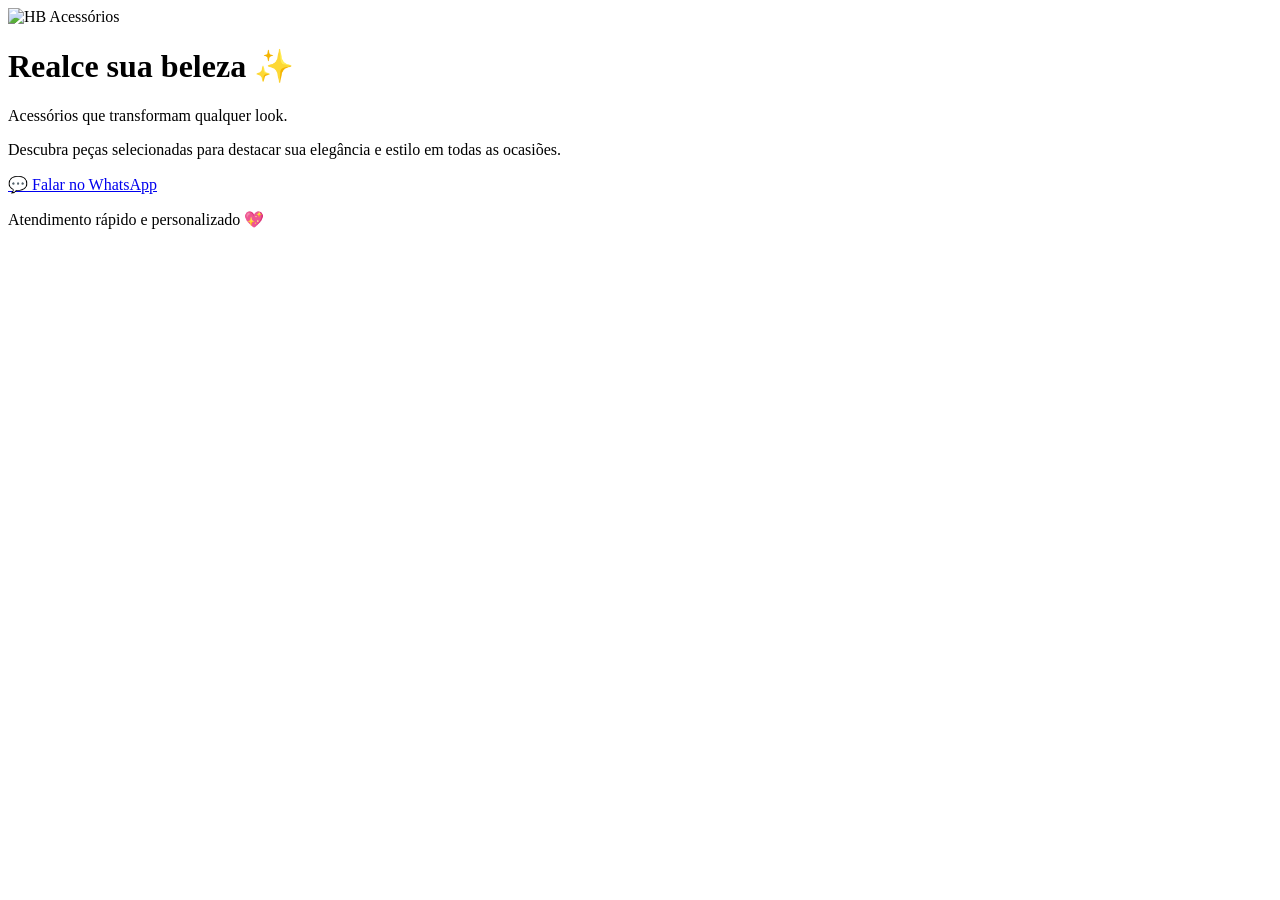
==== index.html @ 6a0c7e1c ""movendo o html"" ====
<!DOCTYPE html>
<html lang="pt-BR">

<head>
    <meta charset="UTF-8">
    <meta name="viewport" content="width=device-width, initial-scale=1.0">
    <title>HB Acessórios</title>
    <link rel="stylesheet" href="css/style.css">
</head>

<body>

    <main class="container">

        <img src="imagens/logo.png" alt="HB Acessórios" class="logo">

        <h1>Realce sua beleza ✨</h1>

        <p class="frase">
            Acessórios que transformam qualquer look.
        </p>

        <p class="descricao">
            Descubra peças selecionadas para destacar sua elegância e estilo em todas as ocasiões.
        </p>

        <a
            href="https://wa.me/5511963670278?text=Olá,%20gostaria%20de%20conhecer%20as%20bijuterias."
            target="_blank"
            rel="noopener noreferrer"
            class="btn-whatsapp">

            <span class="icone">💬</span>
            Falar no WhatsApp

        </a>

        <p class="rodape">
            Atendimento rápido e personalizado 💖
        </p>

    </main>

</body>

</html>
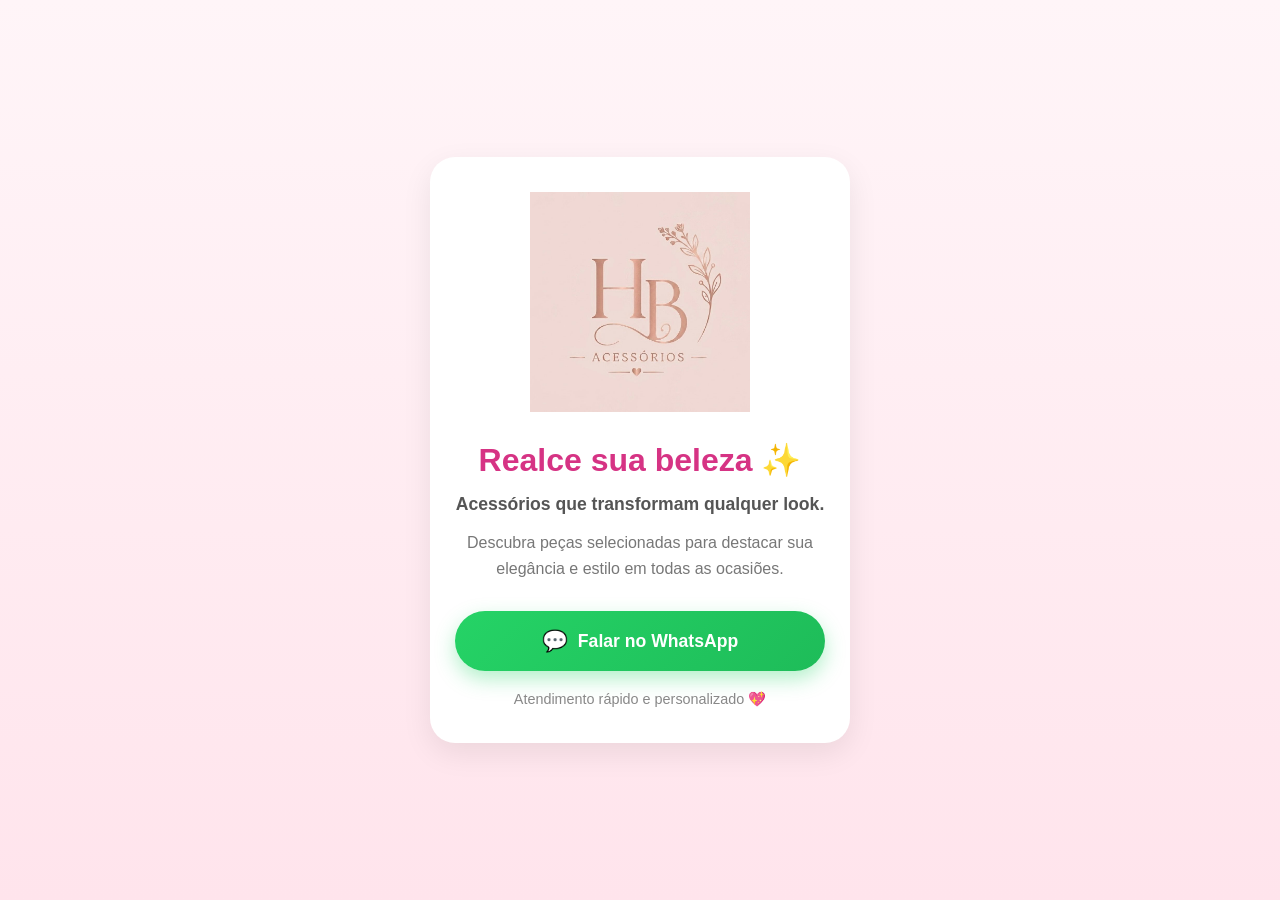
==== commit 301fd75f: ""organizando meus arquivos"" ====
--- a/index.html
+++ b/index.html
@@ -5,7 +5,7 @@
     <meta charset="UTF-8">
     <meta name="viewport" content="width=device-width, initial-scale=1.0">
     <title>HB Acessórios</title>
-    <link rel="stylesheet" href="css/style.css">
+    <link rel="stylesheet" href="style.css">
 </head>
 
 <body>
--- a/style.css
+++ b/style.css
@@ -0,0 +1,138 @@
+/* Reset */
+* {
+    margin: 0;
+    padding: 0;
+    box-sizing: border-box;
+}
+
+/* Corpo */
+body {
+    min-height: 100vh;
+
+    display: flex;
+    justify-content: center;
+    align-items: center;
+
+    padding: 20px;
+
+    background: linear-gradient(
+        180deg,
+        #fff5f8 0%,
+        #ffe4ec 100%
+    );
+
+    font-family: Arial, sans-serif;
+}
+
+/* Container */
+.container {
+    width: 100%;
+    max-width: 420px;
+
+    text-align: center;
+
+    background: white;
+
+    padding: 35px 25px;
+
+    border-radius: 25px;
+
+    box-shadow:
+        0 10px 30px rgba(0, 0, 0, 0.08);
+}
+
+/* Logo */
+.logo {
+    width: 220px;
+    max-width: 90%;
+
+    margin-bottom: 25px;
+}
+
+/* Título */
+h1 {
+    font-size: 2rem;
+    color: #d63384;
+
+    margin-bottom: 15px;
+}
+
+/* Frase principal */
+.frase {
+    font-size: 1.1rem;
+    font-weight: bold;
+
+    color: #555;
+
+    margin-bottom: 15px;
+}
+
+/* Descrição */
+.descricao {
+    color: #777;
+
+    line-height: 1.6;
+
+    margin-bottom: 30px;
+}
+
+/* Botão WhatsApp */
+.btn-whatsapp {
+    display: flex;
+    align-items: center;
+    justify-content: center;
+    gap: 10px;
+
+    width: 100%;
+
+    background: linear-gradient(
+        135deg,
+        #25D366,
+        #1ebc59
+    );
+
+    color: white;
+
+    text-decoration: none;
+    font-size: 1.1rem;
+    font-weight: bold;
+
+    padding: 18px;
+
+    border-radius: 50px;
+
+    box-shadow:
+        0 8px 20px rgba(37, 211, 102, 0.35);
+
+    transition: 0.3s ease;
+}
+
+/* Hover */
+.btn-whatsapp:hover {
+    transform: translateY(-3px);
+}
+
+/* Ícone */
+.icone {
+    font-size: 1.3rem;
+}
+
+/* Rodapé */
+.rodape {
+    margin-top: 20px;
+
+    font-size: 0.9rem;
+
+    color: #888;
+}
+
+/* Telas pequenas */
+@media (max-width: 480px) {
+    h1 {
+        font-size: 1.7rem;
+    }
+
+    .logo {
+        width: 180px;
+    }
+}
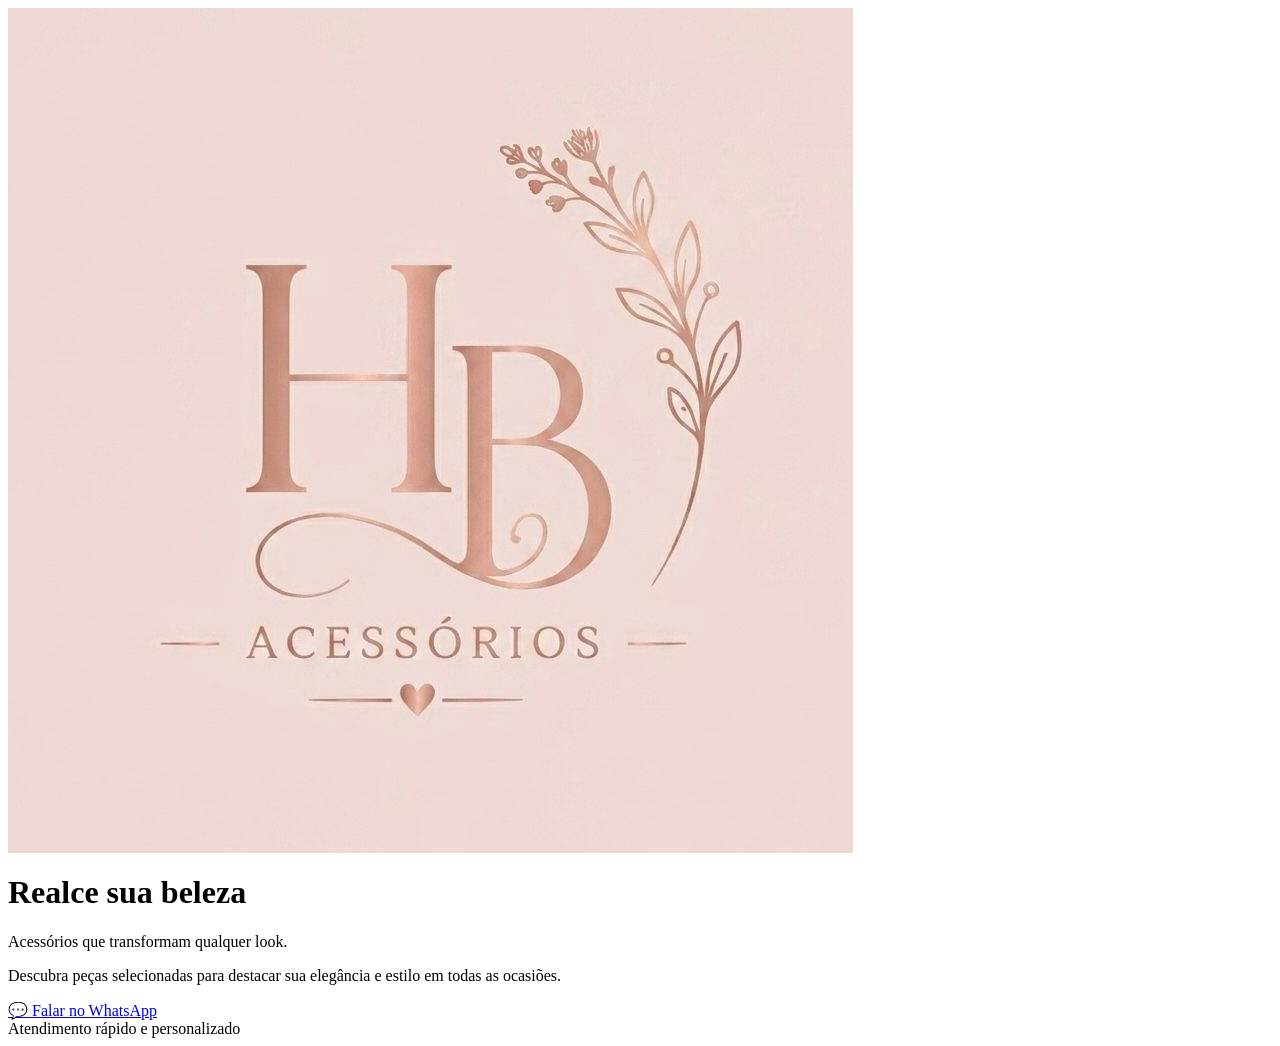
==== commit a1896344: "feat: melhora visual da página" ====
--- a/index.html
+++ b/index.html
@@ -1,46 +1,44 @@
-<!DOCTYPE html>
-<html lang="pt-BR">
-
-<head>
-    <meta charset="UTF-8">
-    <meta name="viewport" content="width=device-width, initial-scale=1.0">
-    <title>HB Acessórios</title>
-    <link rel="stylesheet" href="style.css">
-</head>
-
 <body>
 
     <main class="container">
 
-        <img src="imagens/logo.png" alt="HB Acessórios" class="logo">
+        <header class="cabecalho">
+            <img 
+                src="imagens/logo.png" 
+                alt="HB Acessórios" 
+                class="logo"
+            >
 
-        <h1>Realce sua beleza ✨</h1>
+            <h1>Realce sua beleza</h1>
 
-        <p class="frase">
-            Acessórios que transformam qualquer look.
-        </p>
+            <p class="frase">
+                Acessórios que transformam qualquer look.
+            </p>
+        </header>
 
-        <p class="descricao">
-            Descubra peças selecionadas para destacar sua elegância e estilo em todas as ocasiões.
-        </p>
+        <section class="apresentacao">
 
-        <a
-            href="https://wa.me/5511963670278?text=Olá,%20gostaria%20de%20conhecer%20as%20bijuterias."
-            target="_blank"
-            rel="noopener noreferrer"
-            class="btn-whatsapp">
+            <p>
+                Descubra peças selecionadas para destacar
+                sua elegância e estilo em todas as ocasiões.
+            </p>
 
-            <span class="icone">💬</span>
-            Falar no WhatsApp
+            <a
+                href="https://wa.me/5511963670278?text=Olá,%20gostaria%20de%20conhecer%20as%20bijuterias."
+                target="_blank"
+                rel="noopener noreferrer"
+                class="btn-whatsapp"
+            >
+                <span>💬</span>
+                Falar no WhatsApp
+            </a>
 
-        </a>
+        </section>
 
-        <p class="rodape">
-            Atendimento rápido e personalizado 💖
-        </p>
+        <footer>
+            Atendimento rápido e personalizado
+        </footer>
 
     </main>
 
-</body>
-
-</html>+</body>
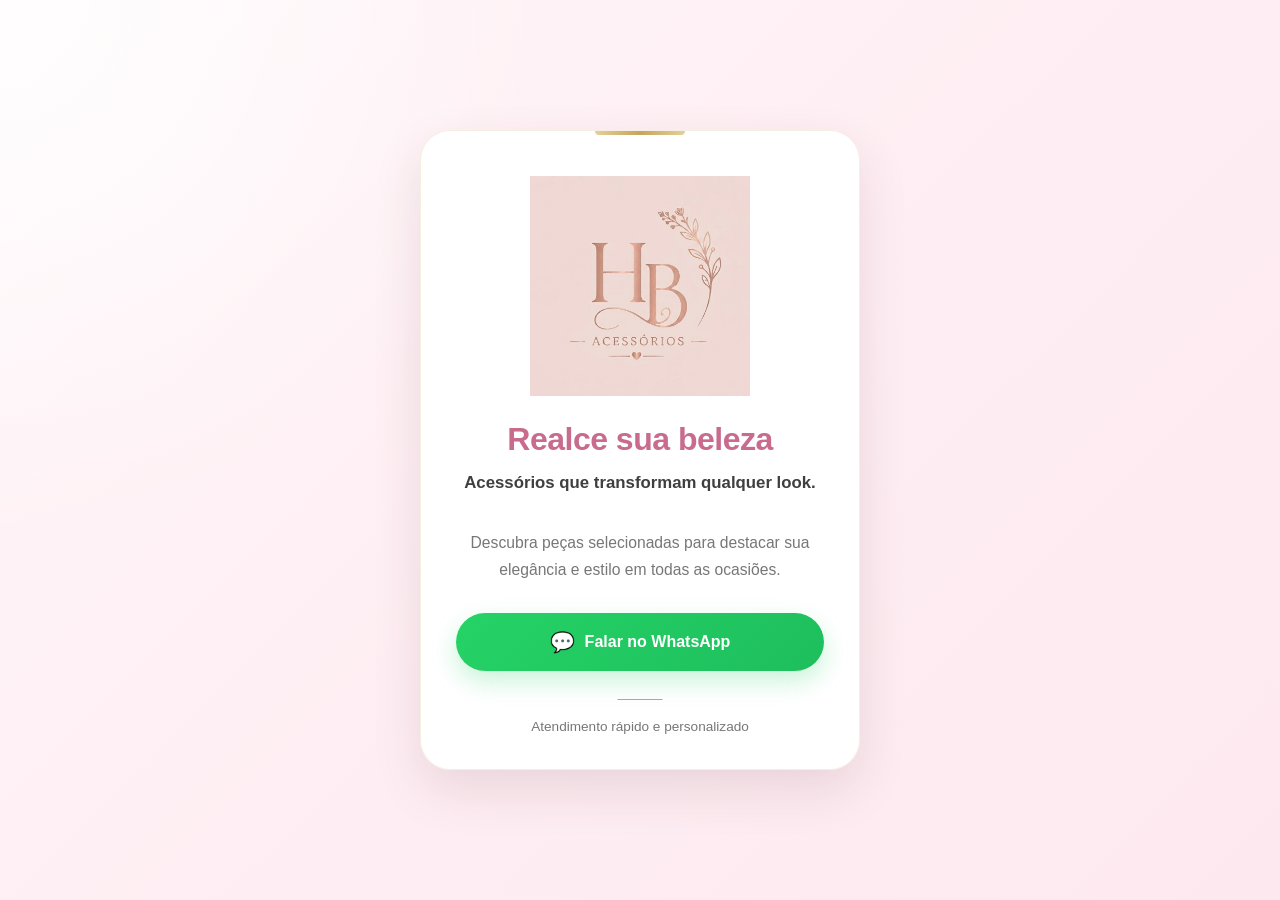
==== commit 6283aeb4: "feat: arrumando erros do codigo" ====
--- a/index.html
+++ b/index.html
@@ -1,11 +1,24 @@
+<!DOCTYPE html>
+<html lang="pt-BR">
+
+<head>
+    <meta charset="UTF-8">
+    <meta name="viewport" content="width=device-width, initial-scale=1.0">
+
+    <title>HB Acessórios</title>
+
+    <link rel="stylesheet" href="style.css">
+</head>
+
 <body>
 
     <main class="container">
 
         <header class="cabecalho">
-            <img 
-                src="imagens/logo.png" 
-                alt="HB Acessórios" 
+
+            <img
+                src="imagens/logo.png"
+                alt="HB Acessórios"
                 class="logo"
             >
 
@@ -14,6 +27,7 @@
             <p class="frase">
                 Acessórios que transformam qualquer look.
             </p>
+
         </header>
 
         <section class="apresentacao">
@@ -41,4 +55,6 @@
 
     </main>
 
-</body>+</body>
+
+</html>
--- a/style.css
+++ b/style.css
@@ -0,0 +1,378 @@
+/* =========================
+   VARIÁVEIS
+========================= */
+
+
+:root {
+    --rosa-principal: #c86b8c;
+    --rosa-escuro: #a94f70;
+    --rosa-claro: #fff5f8;
+    --rosa-fundo: #fde8ef;
+
+    --dourado: #c9a45c;
+    --dourado-claro: #e4cf9b;
+
+    --texto-principal: #3f3f3f;
+    --texto-secundario: #777;
+
+    --branco: #ffffff;
+
+    --sombra: 0 20px 50px rgba(90, 40, 60, 0.12);
+}
+
+
+/* =========================
+   RESET
+========================= */
+
+* {
+    margin: 0;
+    padding: 0;
+    box-sizing: border-box;
+}
+
+
+/* =========================
+   BODY
+========================= */
+
+body {
+    min-height: 100vh;
+
+    display: flex;
+    justify-content: center;
+    align-items: center;
+
+    padding: 30px 20px;
+
+    background:
+        radial-gradient(
+            circle at top left,
+            rgba(255, 255, 255, 0.9),
+            transparent 35%
+        ),
+        linear-gradient(
+            135deg,
+            var(--rosa-claro),
+            var(--rosa-fundo)
+        );
+
+    font-family: Arial, sans-serif;
+
+    color: var(--texto-principal);
+}
+
+
+/* =========================
+   CONTAINER
+========================= */
+
+.container {
+    width: 100%;
+    max-width: 440px;
+
+    padding: 45px 35px 35px;
+
+    text-align: center;
+
+    background: rgba(255, 255, 255, 0.96);
+
+    border: 1px solid rgba(201, 164, 92, 0.18);
+
+    border-radius: 30px;
+
+    box-shadow: var(--sombra);
+
+    position: relative;
+
+    overflow: hidden;
+}
+
+
+/* Detalhe dourado no topo */
+
+.container::before {
+    content: "";
+
+    position: absolute;
+
+    top: 0;
+    left: 50%;
+
+    transform: translateX(-50%);
+
+    width: 90px;
+    height: 4px;
+
+    background: linear-gradient(
+        90deg,
+        var(--dourado-claro),
+        var(--dourado),
+        var(--dourado-claro)
+    );
+
+    border-radius: 0 0 10px 10px;
+}
+
+
+/* =========================
+   CABEÇALHO
+========================= */
+
+.cabecalho {
+    margin-bottom: 30px;
+}
+
+
+/* =========================
+   LOGO
+========================= */
+
+.logo {
+    width: 220px;
+    max-width: 90%;
+
+    display: block;
+
+    margin: 0 auto 25px;
+
+    transition: transform 0.3s ease;
+}
+
+.logo:hover {
+    transform: scale(1.03);
+}
+
+
+/* =========================
+   TÍTULO
+========================= */
+
+h1 {
+    margin-bottom: 12px;
+
+    font-size: 2rem;
+
+    font-weight: 600;
+
+    letter-spacing: -0.5px;
+
+    color: var(--rosa-principal);
+}
+
+
+/* =========================
+   FRASE
+========================= */
+
+.frase {
+    font-size: 1.05rem;
+
+    font-weight: 600;
+
+    line-height: 1.5;
+
+    color: var(--texto-principal);
+}
+
+
+/* =========================
+   APRESENTAÇÃO
+========================= */
+
+.apresentacao {
+    padding-top: 5px;
+}
+
+
+/* =========================
+   DESCRIÇÃO
+========================= */
+
+.apresentacao p {
+    max-width: 350px;
+
+    margin: 0 auto 30px;
+
+    font-size: 0.98rem;
+
+    line-height: 1.7;
+
+    color: var(--texto-secundario);
+}
+
+
+/* =========================
+   BOTÃO WHATSAPP
+========================= */
+
+.btn-whatsapp {
+    width: 100%;
+
+    display: flex;
+
+    align-items: center;
+    justify-content: center;
+
+    gap: 10px;
+
+    padding: 17px 22px;
+
+    border-radius: 50px;
+
+    background: linear-gradient(
+        135deg,
+        #25d366,
+        #1ebe5d
+    );
+
+    color: var(--branco);
+
+    text-decoration: none;
+
+    font-size: 1rem;
+
+    font-weight: 600;
+
+    box-shadow:
+        0 10px 25px rgba(37, 211, 102, 0.25);
+
+    transition:
+        transform 0.25s ease,
+        box-shadow 0.25s ease;
+}
+
+
+/* Hover */
+
+.btn-whatsapp:hover {
+    transform: translateY(-3px);
+
+    box-shadow:
+        0 14px 30px rgba(37, 211, 102, 0.32);
+
+    color: var(--branco);
+}
+
+
+/* Clique */
+
+.btn-whatsapp:active {
+    transform: translateY(-1px);
+}
+
+
+/* Ícone */
+
+.btn-whatsapp span {
+    font-size: 1.25rem;
+}
+
+
+/* =========================
+   RODAPÉ
+========================= */
+
+footer {
+    position: relative;
+
+    margin-top: 28px;
+
+    padding-top: 20px;
+
+    color: var(--texto-secundario);
+
+    font-size: 0.85rem;
+}
+
+
+/* Linha decorativa */
+
+footer::before {
+    content: "";
+
+    position: absolute;
+
+    top: 0;
+    left: 50%;
+
+    transform: translateX(-50%);
+
+    width: 45px;
+    height: 1px;
+
+    background: var(--dourado);
+}
+
+
+/* =========================
+   ACESSIBILIDADE
+========================= */
+
+.btn-whatsapp:focus-visible {
+    outline: 3px solid var(--dourado-claro);
+
+    outline-offset: 4px;
+}
+
+
+/* =========================
+   RESPONSIVIDADE
+========================= */
+
+@media (max-width: 480px) {
+
+    body {
+        padding: 20px 15px;
+    }
+
+    .container {
+        padding: 38px 24px 30px;
+
+        border-radius: 24px;
+    }
+
+    .logo {
+        width: 185px;
+
+        margin-bottom: 20px;
+    }
+
+    h1 {
+        font-size: 1.7rem;
+    }
+
+    .frase {
+        font-size: 1rem;
+    }
+
+    .apresentacao p {
+        font-size: 0.94rem;
+    }
+
+    .btn-whatsapp {
+        padding: 16px;
+
+        font-size: 0.95rem;
+    }
+}
+
+
+/* =========================
+   TELAS MUITO PEQUENAS
+========================= */
+
+@media (max-width: 350px) {
+
+    .container {
+        padding: 32px 18px 25px;
+    }
+
+    .logo {
+        width: 165px;
+    }
+
+    h1 {
+        font-size: 1.5rem;
+    }
+}
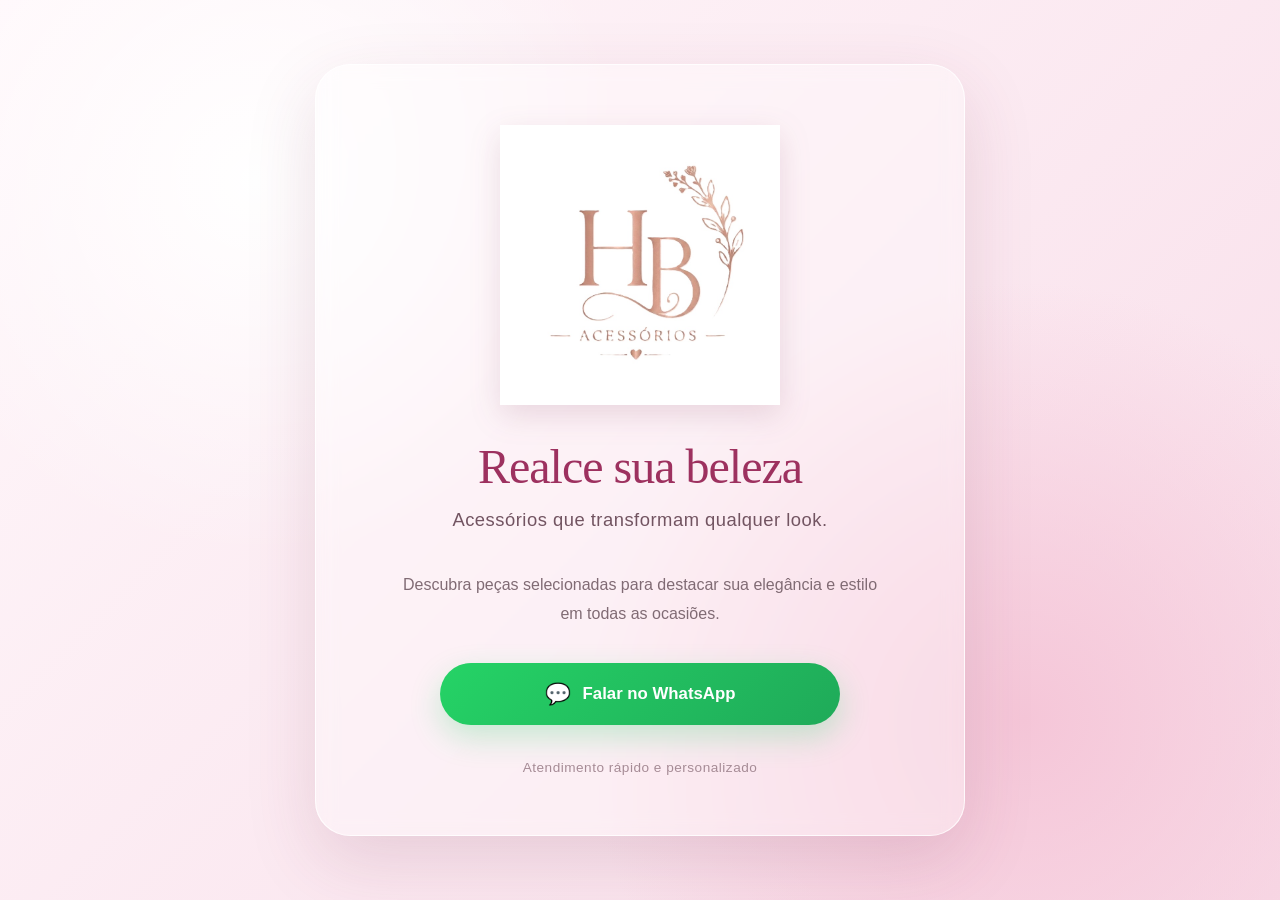
==== commit a1e359a0: "feat: arruma a logo" ====
--- a/index.html
+++ b/index.html
@@ -17,7 +17,7 @@
         <header class="cabecalho">
 
             <img
-                src="imagens/logo.png"
+                src="imagens/logo-nova.png"
                 alt="HB Acessórios"
                 class="logo"
             >
--- a/style.css
+++ b/style.css
@@ -1,345 +1,194 @@
-/* =========================
-   VARIÁVEIS
-========================= */
-
-
-:root {
-    --rosa-principal: #c86b8c;
-    --rosa-escuro: #a94f70;
-    --rosa-claro: #fff5f8;
-    --rosa-fundo: #fde8ef;
-
-    --dourado: #c9a45c;
-    --dourado-claro: #e4cf9b;
-
-    --texto-principal: #3f3f3f;
-    --texto-secundario: #777;
-
-    --branco: #ffffff;
-
-    --sombra: 0 20px 50px rgba(90, 40, 60, 0.12);
-}
-
-
-/* =========================
-   RESET
-========================= */
-
+/* RESET */
 * {
     margin: 0;
     padding: 0;
     box-sizing: border-box;
 }
 
-
-/* =========================
-   BODY
-========================= */
-
+/* FUNDO */
 body {
     min-height: 100vh;
+    padding: 40px 20px;
 
     display: flex;
     justify-content: center;
     align-items: center;
 
-    padding: 30px 20px;
+    font-family: "Georgia", serif;
 
     background:
-        radial-gradient(
-            circle at top left,
-            rgba(255, 255, 255, 0.9),
-            transparent 35%
-        ),
-        linear-gradient(
-            135deg,
-            var(--rosa-claro),
-            var(--rosa-fundo)
-        );
-
-    font-family: Arial, sans-serif;
-
-    color: var(--texto-principal);
-}
-
-
-/* =========================
-   CONTAINER
-========================= */
-
+        radial-gradient(circle at 20% 20%, #ffffff 0%, transparent 30%),
+        radial-gradient(circle at 80% 80%, #f5c6d8 0%, transparent 35%),
+        linear-gradient(135deg, #fff8fb, #f8dce8);
+
+    color: #3d2630;
+}
+
+/* CONTAINER */
 .container {
     width: 100%;
-    max-width: 440px;
-
-    padding: 45px 35px 35px;
+    max-width: 650px;
 
     text-align: center;
 
-    background: rgba(255, 255, 255, 0.96);
-
-    border: 1px solid rgba(201, 164, 92, 0.18);
-
-    border-radius: 30px;
-
-    box-shadow: var(--sombra);
-
-    position: relative;
-
-    overflow: hidden;
-}
-
-
-/* Detalhe dourado no topo */
-
-.container::before {
-    content: "";
-
-    position: absolute;
-
-    top: 0;
-    left: 50%;
-
-    transform: translateX(-50%);
-
-    width: 90px;
-    height: 4px;
-
-    background: linear-gradient(
-        90deg,
-        var(--dourado-claro),
-        var(--dourado),
-        var(--dourado-claro)
-    );
-
-    border-radius: 0 0 10px 10px;
-}
-
-
-/* =========================
-   CABEÇALHO
-========================= */
-
+    background: rgba(255, 255, 255, 0.35);
+
+    padding: 60px 40px;
+
+    border: 1px solid rgba(255, 255, 255, 0.8);
+
+    border-radius: 35px;
+
+    box-shadow:
+        0 25px 70px rgba(120, 50, 80, 0.15);
+
+    backdrop-filter: blur(10px);
+}
+
+/* CABEÇALHO */
 .cabecalho {
+    margin-bottom: 40px;
+}
+
+/* LOGO */
+.logo {
+    width: 280px;
+    max-width: 85%;
+
     margin-bottom: 30px;
-}
-
-
-/* =========================
-   LOGO
-========================= */
-
-.logo {
-    width: 220px;
-    max-width: 90%;
-
-    display: block;
-
-    margin: 0 auto 25px;
-
-    transition: transform 0.3s ease;
+
+    filter: drop-shadow(0 10px 15px rgba(120, 50, 80, 0.15));
+
+    transition: 0.4s ease;
 }
 
 .logo:hover {
-    transform: scale(1.03);
-}
-
-
-/* =========================
-   TÍTULO
-========================= */
-
+    transform: scale(1.05);
+}
+
+/* TÍTULO */
 h1 {
-    margin-bottom: 12px;
-
-    font-size: 2rem;
-
-    font-weight: 600;
-
-    letter-spacing: -0.5px;
-
-    color: var(--rosa-principal);
-}
-
-
-/* =========================
-   FRASE
-========================= */
-
+    font-size: 3rem;
+
+    font-weight: 500;
+
+    letter-spacing: -1px;
+
+    color: #9d315f;
+
+    margin-bottom: 15px;
+}
+
+/* FRASE */
 .frase {
-    font-size: 1.05rem;
-
-    font-weight: 600;
-
-    line-height: 1.5;
-
-    color: var(--texto-principal);
-}
-
-
-/* =========================
-   APRESENTAÇÃO
-========================= */
-
-.apresentacao {
-    padding-top: 5px;
-}
-
-
-/* =========================
-   DESCRIÇÃO
-========================= */
-
+    font-family: Arial, sans-serif;
+
+    font-size: 1.15rem;
+
+    color: #725461;
+
+    letter-spacing: 0.5px;
+}
+
+/* APRESENTAÇÃO */
 .apresentacao p {
-    max-width: 350px;
-
-    margin: 0 auto 30px;
-
-    font-size: 0.98rem;
-
-    line-height: 1.7;
-
-    color: var(--texto-secundario);
-}
-
-
-/* =========================
-   BOTÃO WHATSAPP
-========================= */
-
+    max-width: 480px;
+
+    margin: 0 auto 35px;
+
+    font-family: Arial, sans-serif;
+
+    font-size: 1rem;
+
+    line-height: 1.8;
+
+    color: #806b74;
+}
+
+/* BOTÃO */
 .btn-whatsapp {
     width: 100%;
+    max-width: 400px;
+
+    margin: auto;
 
     display: flex;
-
+    justify-content: center;
     align-items: center;
-    justify-content: center;
-
-    gap: 10px;
-
-    padding: 17px 22px;
+
+    gap: 12px;
+
+    padding: 19px 25px;
 
     border-radius: 50px;
 
     background: linear-gradient(
         135deg,
         #25d366,
-        #1ebe5d
+        #1faa59
     );
 
-    color: var(--branco);
+    color: white;
 
     text-decoration: none;
 
-    font-size: 1rem;
-
-    font-weight: 600;
+    font-family: Arial, sans-serif;
+
+    font-size: 1.05rem;
+
+    font-weight: bold;
 
     box-shadow:
-        0 10px 25px rgba(37, 211, 102, 0.25);
-
-    transition:
-        transform 0.25s ease,
-        box-shadow 0.25s ease;
-}
-
-
-/* Hover */
-
+        0 12px 30px rgba(37, 211, 102, 0.25);
+
+    transition: all 0.3s ease;
+}
+
+/* HOVER */
 .btn-whatsapp:hover {
-    transform: translateY(-3px);
+    transform: translateY(-5px);
 
     box-shadow:
-        0 14px 30px rgba(37, 211, 102, 0.32);
-
-    color: var(--branco);
-}
-
-
-/* Clique */
-
-.btn-whatsapp:active {
-    transform: translateY(-1px);
-}
-
-
-/* Ícone */
-
+        0 18px 35px rgba(37, 211, 102, 0.35);
+}
+
+/* ÍCONE */
 .btn-whatsapp span {
-    font-size: 1.25rem;
-}
-
-
-/* =========================
-   RODAPÉ
-========================= */
-
+    font-size: 1.3rem;
+}
+
+/* RODAPÉ */
 footer {
-    position: relative;
-
-    margin-top: 28px;
-
-    padding-top: 20px;
-
-    color: var(--texto-secundario);
+    margin-top: 35px;
+
+    font-family: Arial, sans-serif;
 
     font-size: 0.85rem;
-}
-
-
-/* Linha decorativa */
-
-footer::before {
-    content: "";
-
-    position: absolute;
-
-    top: 0;
-    left: 50%;
-
-    transform: translateX(-50%);
-
-    width: 45px;
-    height: 1px;
-
-    background: var(--dourado);
-}
-
-
-/* =========================
-   ACESSIBILIDADE
-========================= */
-
-.btn-whatsapp:focus-visible {
-    outline: 3px solid var(--dourado-claro);
-
-    outline-offset: 4px;
-}
-
-
-/* =========================
-   RESPONSIVIDADE
-========================= */
-
-@media (max-width: 480px) {
+
+    color: #a58b95;
+
+    letter-spacing: 0.5px;
+}
+
+/* CELULAR */
+@media (max-width: 600px) {
 
     body {
         padding: 20px 15px;
     }
 
     .container {
-        padding: 38px 24px 30px;
-
-        border-radius: 24px;
+        padding: 40px 22px;
+
+        border-radius: 25px;
     }
 
     .logo {
-        width: 185px;
-
-        margin-bottom: 20px;
+        width: 220px;
     }
 
     h1 {
-        font-size: 1.7rem;
+        font-size: 2.2rem;
     }
 
     .frase {
@@ -347,32 +196,10 @@
     }
 
     .apresentacao p {
-        font-size: 0.94rem;
+        font-size: 0.95rem;
     }
 
     .btn-whatsapp {
-        padding: 16px;
-
-        font-size: 0.95rem;
-    }
-}
-
-
-/* =========================
-   TELAS MUITO PEQUENAS
-========================= */
-
-@media (max-width: 350px) {
-
-    .container {
-        padding: 32px 18px 25px;
-    }
-
-    .logo {
-        width: 165px;
-    }
-
-    h1 {
-        font-size: 1.5rem;
+        padding: 17px;
     }
 }
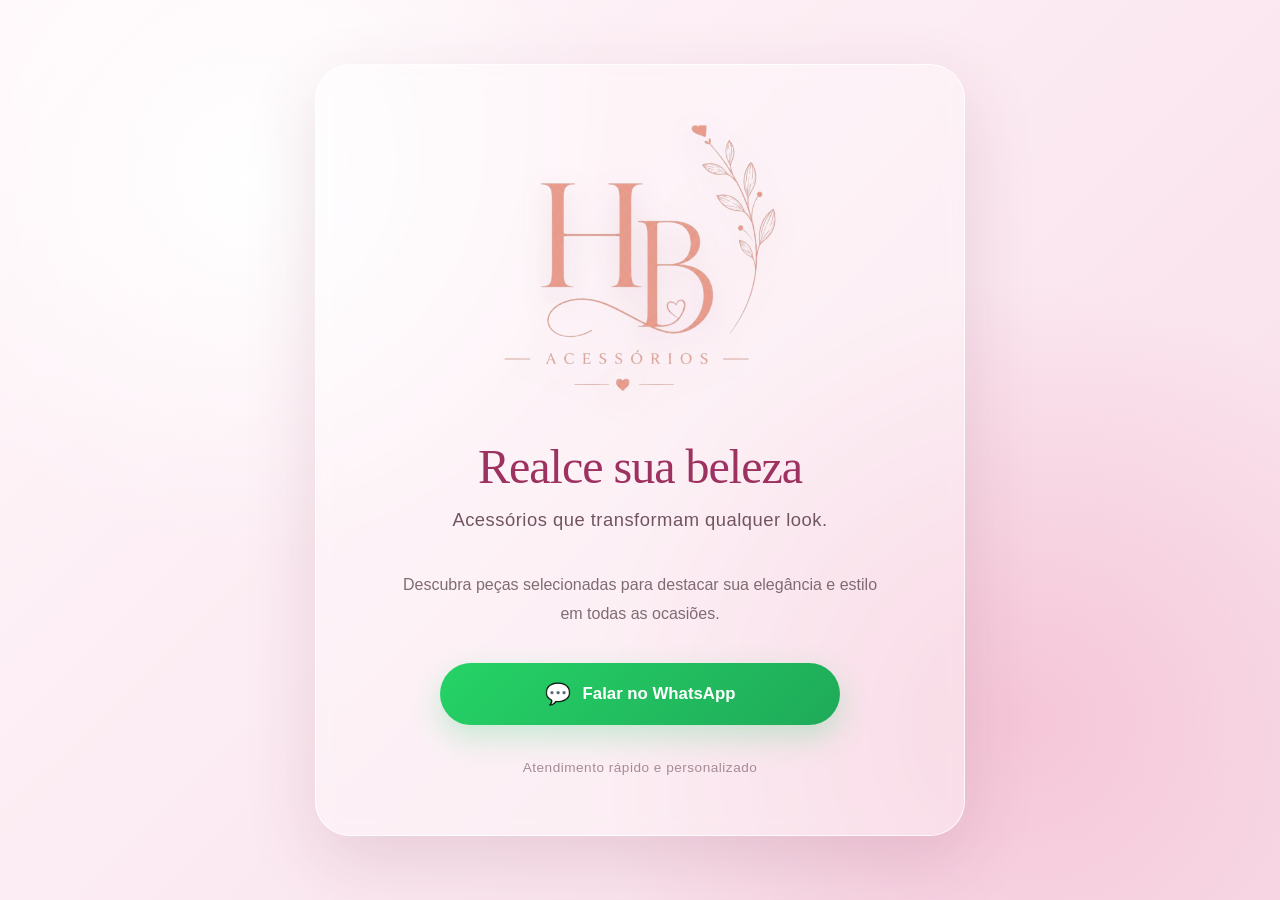
==== commit 4d99a24c: "feat: coloca a imagem nova no html" ====
--- a/index.html
+++ b/index.html
@@ -17,7 +17,7 @@
         <header class="cabecalho">
 
             <img
-                src="imagens/logo-nova.png"
+                src="imagens/logo-transparente.png"
                 alt="HB Acessórios"
                 class="logo"
             >
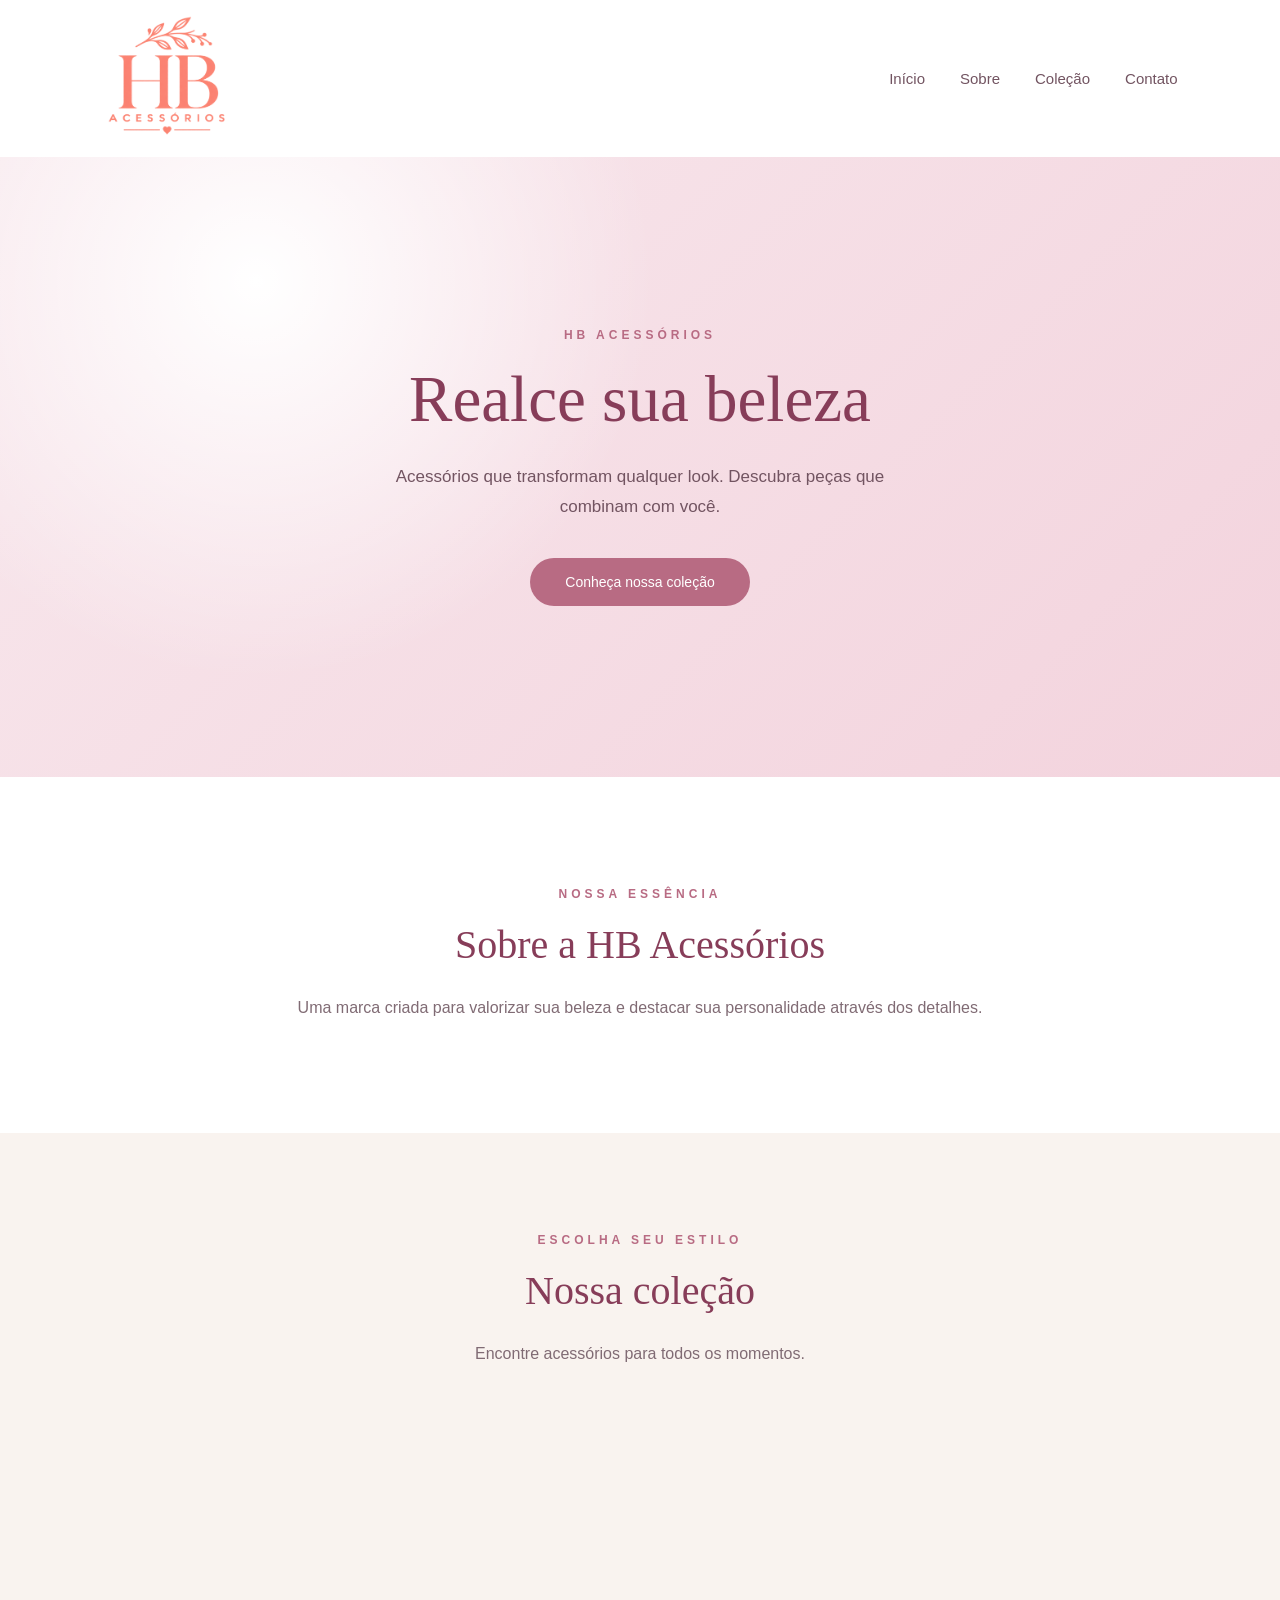
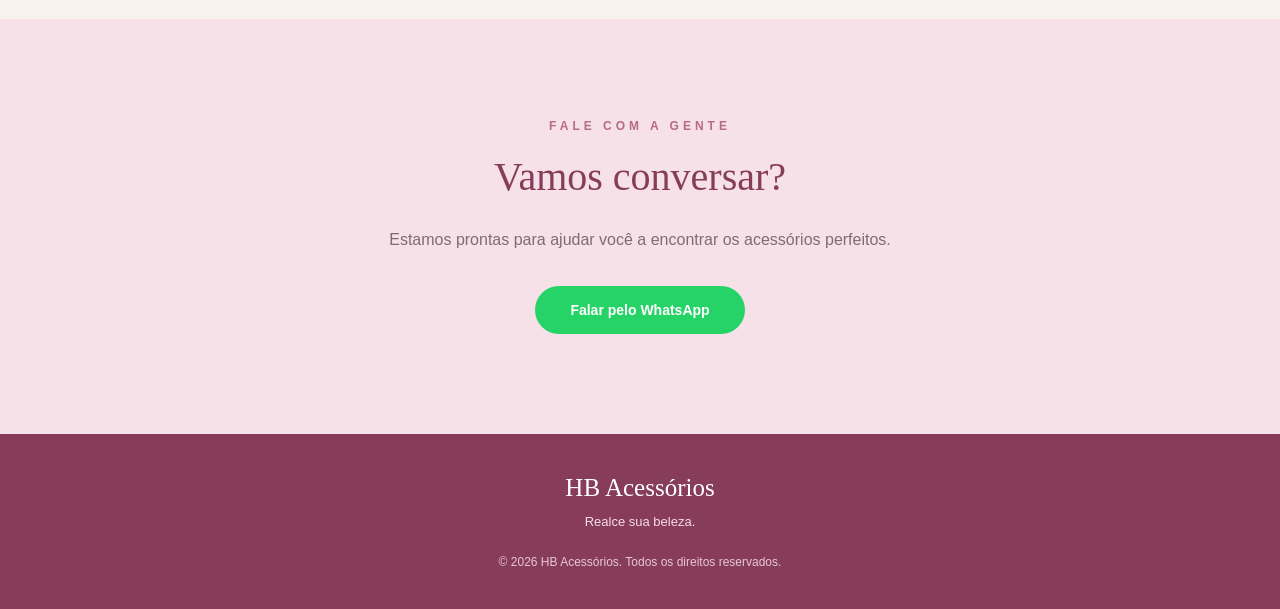
==== commit f0e4b19f: "feat: "atualiza a interface"" ====
--- a/index.html
+++ b/index.html
@@ -1,60 +1,132 @@
+
 <!DOCTYPE html>
 <html lang="pt-BR">
-
 <head>
     <meta charset="UTF-8">
     <meta name="viewport" content="width=device-width, initial-scale=1.0">
 
-    <title>HB Acessórios</title>
+    <title>HB Acessórios | Realce sua beleza</title>
 
     <link rel="stylesheet" href="style.css">
 </head>
 
 <body>
 
-    <main class="container">
+    <!-- CABEÇALHO -->
+    <header class="cabecalho">
 
-        <header class="cabecalho">
+        <div class="logo">
+            <img src="imagens/logo-helo.png" alt="HB Acessórios">
+        </div>
 
-            <img
-                src="imagens/logo-transparente.png"
-                alt="HB Acessórios"
-                class="logo"
-            >
+        <nav class="menu">
+            <a href="#inicio">Início</a>
+            <a href="#sobre">Sobre</a>
+            <a href="#colecao">Coleção</a>
+            <a href="#contato">Contato</a>
+        </nav>
 
-            <h1>Realce sua beleza</h1>
+    </header>
 
-            <p class="frase">
-                Acessórios que transformam qualquer look.
-            </p>
 
-        </header>
+    <main>
 
-        <section class="apresentacao">
+        <!-- INÍCIO -->
+        <section id="inicio" class="inicio">
+
+            <div class="inicio-conteudo">
+                <span class="subtitulo">HB ACESSÓRIOS</span>
+
+                <h1>Realce sua beleza</h1>
+
+                <p>
+                    Acessórios que transformam qualquer look.
+                    Descubra peças que combinam com você.
+                </p>
+
+                <a href="#colecao" class="botao-principal">
+                    Conheça nossa coleção
+                </a>
+            </div>
+
+        </section>
+
+
+        <!-- SOBRE -->
+        <section id="sobre" class="sobre">
+
+            <div class="sobre-conteudo">
+                <span class="subtitulo">NOSSA ESSÊNCIA</span>
+
+                <h2>Sobre a HB Acessórios</h2>
+
+                <p>
+                    Uma marca criada para valorizar sua beleza
+                    e destacar sua personalidade através dos detalhes.
+                </p>
+            </div>
+
+        </section>
+
+
+        <!-- COLEÇÃO -->
+        <section id="colecao" class="colecao">
+
+            <div class="secao-titulo">
+                <span class="subtitulo">ESCOLHA SEU ESTILO</span>
+
+                <h2>Nossa coleção</h2>
+
+                <p>
+                    Encontre acessórios para todos os momentos.
+                </p>
+            </div>
+
+            <div class="produtos">
+                <!-- Os produtos serão adicionados posteriormente -->
+            </div>
+
+        </section>
+
+
+        <!-- CONTATO -->
+        <section id="contato" class="contato">
+
+            <span class="subtitulo">FALE COM A GENTE</span>
+
+            <h2>Vamos conversar?</h2>
 
             <p>
-                Descubra peças selecionadas para destacar
-                sua elegância e estilo em todas as ocasiões.
+                Estamos prontas para ajudar você a encontrar
+                os acessórios perfeitos.
             </p>
 
             <a
-                href="https://wa.me/5511963670278?text=Olá,%20gostaria%20de%20conhecer%20as%20bijuterias."
+                href="https://wa.me/5511963670278"
                 target="_blank"
                 rel="noopener noreferrer"
-                class="btn-whatsapp"
+                class="botao-whatsapp"
             >
-                <span>💬</span>
-                Falar no WhatsApp
+                Falar pelo WhatsApp
             </a>
 
         </section>
 
-        <footer>
-            Atendimento rápido e personalizado
-        </footer>
-
     </main>
 
+
+    <!-- RODAPÉ -->
+    <footer class="rodape">
+
+        <p>HB Acessórios</p>
+
+        <span>Realce sua beleza.</span>
+
+        <p class="copyright">
+            © 2026 HB Acessórios. Todos os direitos reservados.
+        </p>
+
+    </footer>
+
 </body>
-
-</html>+</html>
--- a/style.css
+++ b/style.css
@@ -1,205 +1,283 @@
+
+/* ========================================
+   HB ACESSÓRIOS - ESTILO PRINCIPAL
+======================================== */
+
 /* RESET */
 * {
     margin: 0;
     padding: 0;
     box-sizing: border-box;
-}
-
-/* FUNDO */
+    scroll-behavior: smooth;
+}
+
+/* CONFIGURAÇÕES GERAIS */
 body {
-    min-height: 100vh;
-    padding: 40px 20px;
-
-    display: flex;
-    justify-content: center;
-    align-items: center;
-
-    font-family: "Georgia", serif;
-
-    background:
-        radial-gradient(circle at 20% 20%, #ffffff 0%, transparent 30%),
-        radial-gradient(circle at 80% 80%, #f5c6d8 0%, transparent 35%),
-        linear-gradient(135deg, #fff8fb, #f8dce8);
-
-    color: #3d2630;
-}
-
-/* CONTAINER */
-.container {
-    width: 100%;
-    max-width: 650px;
-
-    text-align: center;
-
-    background: rgba(255, 255, 255, 0.35);
-
-    padding: 60px 40px;
-
-    border: 1px solid rgba(255, 255, 255, 0.8);
-
-    border-radius: 35px;
-
-    box-shadow:
-        0 25px 70px rgba(120, 50, 80, 0.15);
-
-    backdrop-filter: blur(10px);
+    font-family: Arial, sans-serif;
+    background-color: #F9F3EF;
+    color: #49333D;
 }
 
 /* CABEÇALHO */
 .cabecalho {
-    margin-bottom: 40px;
+    width: 100%;
+    min-height: 100px;
+    padding: 15px 8%;
+    display: flex;
+    justify-content: space-between;
+    align-items: center;
+    background-color: #FFFFFF;
 }
 
 /* LOGO */
-.logo {
-    width: 280px;
-    max-width: 85%;
-
-    margin-bottom: 30px;
-
-    filter: drop-shadow(0 10px 15px rgba(120, 50, 80, 0.15));
-
-    transition: 0.4s ease;
-}
-
-.logo:hover {
-    transform: scale(1.05);
-}
-
-/* TÍTULO */
-h1 {
-    font-size: 3rem;
-
-    font-weight: 500;
-
-    letter-spacing: -1px;
-
-    color: #9d315f;
-
-    margin-bottom: 15px;
-}
-
-/* FRASE */
-.frase {
-    font-family: Arial, sans-serif;
-
-    font-size: 1.15rem;
-
+.logo img {
+    width: 130px;
+    height: auto;
+    display: block;
+}
+
+/* MENU */
+.menu {
+    display: flex;
+    align-items: center;
+    gap: 35px;
+}
+
+.menu a {
+    text-decoration: none;
     color: #725461;
-
-    letter-spacing: 0.5px;
-}
-
-/* APRESENTAÇÃO */
-.apresentacao p {
-    max-width: 480px;
-
+    font-size: 15px;
+    transition: 0.3s;
+}
+
+.menu a:hover {
+    color: #D77F91;
+}
+
+/* INÍCIO */
+.inicio {
+    min-height: 620px;
+    padding: 80px 8%;
+    display: flex;
+    align-items: center;
+    justify-content: center;
+    text-align: center;
+    background:
+        radial-gradient(circle at 20% 20%, #FFFFFF 0%, transparent 35%),
+        linear-gradient(135deg, #F8E8ED, #F3D3DD);
+}
+
+.inicio-conteudo {
+    max-width: 700px;
+}
+
+.subtitulo {
+    display: block;
+    margin-bottom: 20px;
+    color: #B86B83;
+    font-size: 12px;
+    font-weight: bold;
+    letter-spacing: 4px;
+}
+
+.inicio h1 {
+    margin-bottom: 25px;
+    color: #873D59;
+    font-family: Georgia, serif;
+    font-size: 65px;
+    font-weight: normal;
+}
+
+.inicio p {
+    max-width: 500px;
     margin: 0 auto 35px;
-
-    font-family: Arial, sans-serif;
-
-    font-size: 1rem;
-
+    color: #725461;
+    font-size: 17px;
     line-height: 1.8;
-
-    color: #806b74;
-}
-
-/* BOTÃO */
-.btn-whatsapp {
+}
+
+/* BOTÃO PRINCIPAL */
+.botao-principal {
+    display: inline-block;
+    padding: 16px 35px;
+    border-radius: 30px;
+    background-color: #B86B83;
+    color: #FFFFFF;
+    text-decoration: none;
+    font-size: 14px;
+    transition: 0.3s;
+}
+
+.botao-principal:hover {
+    background-color: #873D59;
+    transform: translateY(-3px);
+}
+
+/* SOBRE */
+.sobre {
+    padding: 110px 8%;
+    display: flex;
+    justify-content: center;
+    text-align: center;
+    background-color: #FFFFFF;
+}
+
+.sobre-conteudo {
+    max-width: 700px;
+}
+
+.sobre h2,
+.colecao h2,
+.contato h2 {
+    margin-bottom: 25px;
+    color: #873D59;
+    font-family: Georgia, serif;
+    font-size: 40px;
+    font-weight: normal;
+}
+
+.sobre p,
+.colecao p,
+.contato p {
+    color: #806B74;
+    font-size: 16px;
+    line-height: 1.9;
+}
+
+/* COLEÇÃO */
+.colecao {
+    min-height: 450px;
+    padding: 100px 8%;
+    text-align: center;
+    background-color: #F9F3EF;
+}
+
+.secao-titulo {
+    margin-bottom: 50px;
+}
+
+.produtos {
     width: 100%;
-    max-width: 400px;
-
-    margin: auto;
-
-    display: flex;
-    justify-content: center;
-    align-items: center;
-
-    gap: 12px;
-
-    padding: 19px 25px;
-
-    border-radius: 50px;
-
-    background: linear-gradient(
-        135deg,
-        #25d366,
-        #1faa59
-    );
-
-    color: white;
-
+    max-width: 1100px;
+    min-height: 100px;
+    margin: 0 auto;
+}
+
+/* CONTATO */
+.contato {
+    padding: 100px 8%;
+    text-align: center;
+    background-color: #F5E1E7;
+}
+
+.contato p {
+    max-width: 550px;
+    margin: 0 auto 30px;
+}
+
+/* BOTÃO WHATSAPP */
+.botao-whatsapp {
+    display: inline-block;
+    padding: 16px 35px;
+    border-radius: 30px;
+    background-color: #25D366;
+    color: #FFFFFF;
     text-decoration: none;
-
-    font-family: Arial, sans-serif;
-
-    font-size: 1.05rem;
-
+    font-size: 14px;
     font-weight: bold;
-
-    box-shadow:
-        0 12px 30px rgba(37, 211, 102, 0.25);
-
-    transition: all 0.3s ease;
-}
-
-/* HOVER */
-.btn-whatsapp:hover {
-    transform: translateY(-5px);
-
-    box-shadow:
-        0 18px 35px rgba(37, 211, 102, 0.35);
-}
-
-/* ÍCONE */
-.btn-whatsapp span {
-    font-size: 1.3rem;
+    transition: 0.3s;
+}
+
+.botao-whatsapp:hover {
+    background-color: #1FAA59;
+    transform: translateY(-3px);
 }
 
 /* RODAPÉ */
-footer {
-    margin-top: 35px;
-
-    font-family: Arial, sans-serif;
-
-    font-size: 0.85rem;
-
-    color: #a58b95;
-
-    letter-spacing: 0.5px;
-}
-
-/* CELULAR */
-@media (max-width: 600px) {
-
-    body {
-        padding: 20px 15px;
-    }
-
-    .container {
-        padding: 40px 22px;
-
-        border-radius: 25px;
-    }
-
-    .logo {
-        width: 220px;
-    }
-
-    h1 {
-        font-size: 2.2rem;
-    }
-
-    .frase {
-        font-size: 1rem;
-    }
-
-    .apresentacao p {
-        font-size: 0.95rem;
-    }
-
-    .btn-whatsapp {
-        padding: 17px;
-    }
-}+.rodape {
+    padding: 40px 20px;
+    text-align: center;
+    background-color: #873D59;
+    color: #FFFFFF;
+}
+
+.rodape p:first-child {
+    margin-bottom: 10px;
+    font-family: Georgia, serif;
+    font-size: 25px;
+}
+
+.rodape span {
+    color: #F5DCE5;
+    font-size: 13px;
+}
+
+.copyright {
+    margin-top: 25px;
+    color: #E8C7D3;
+    font-size: 12px;
+}
+
+/* RESPONSIVIDADE */
+@media (max-width: 768px) {
+
+    .cabecalho {
+        flex-direction: column;
+        gap: 20px;
+        padding: 20px;
+    }
+
+    .logo img {
+        width: 110px;
+    }
+
+    .menu {
+        justify-content: center;
+        flex-wrap: wrap;
+        gap: 20px;
+    }
+
+    .menu a {
+        font-size: 13px;
+    }
+
+    .inicio {
+        min-height: 500px;
+        padding: 70px 20px;
+    }
+
+    .inicio h1 {
+        font-size: 43px;
+    }
+
+    .inicio p {
+        font-size: 15px;
+    }
+
+    .sobre,
+    .colecao,
+    .contato {
+        padding: 75px 25px;
+    }
+
+    .sobre h2,
+    .colecao h2,
+    .contato h2 {
+        font-size: 32px;
+    }
+}
+
+@media (max-width: 400px) {
+
+    .menu {
+        gap: 14px;
+    }
+
+    .menu a {
+        font-size: 12px;
+    }
+
+    .inicio h1 {
+        font-size: 36px;
+    }
+}
